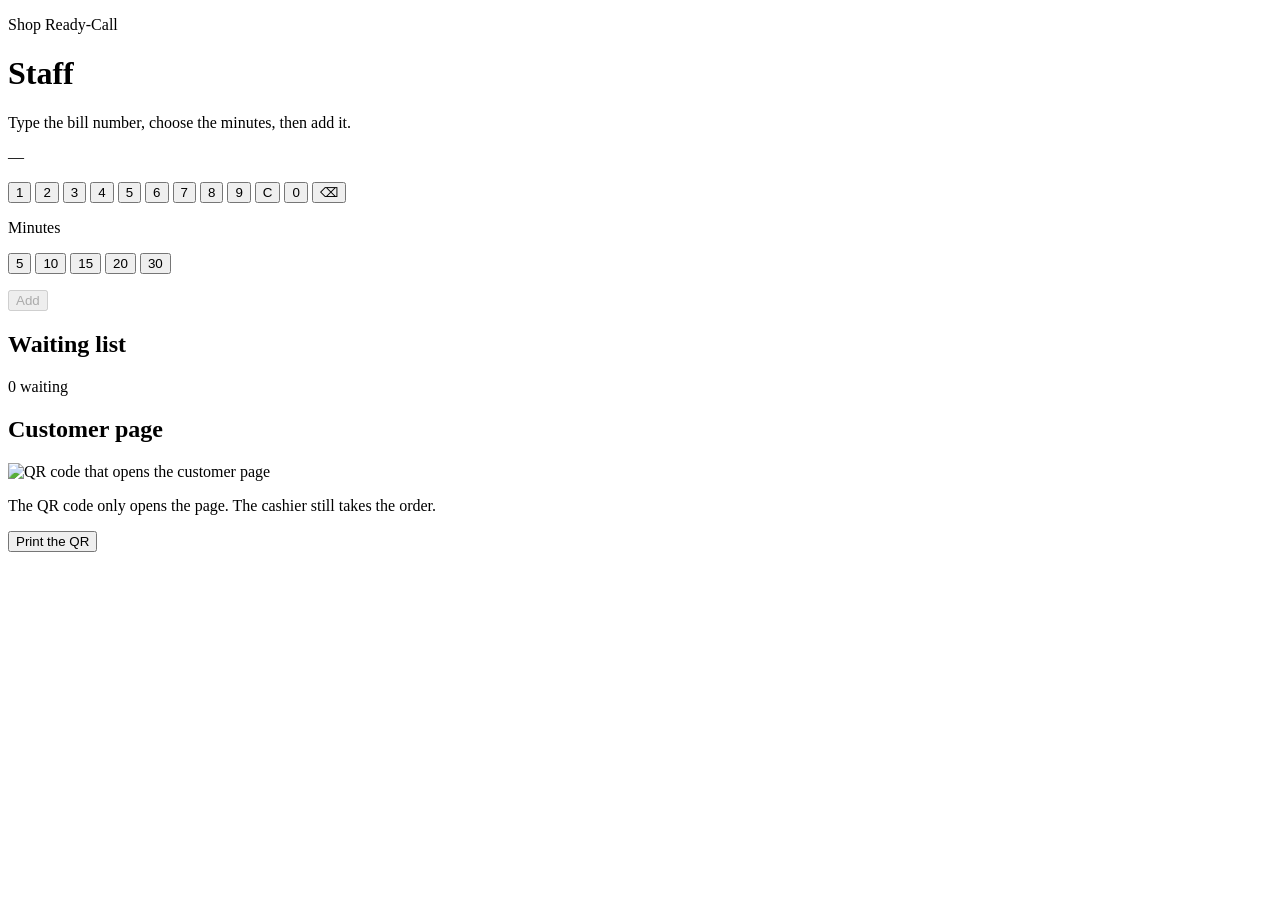
==== wwwroot/staff.html @ 005a321a "﻿Save the shop ready-call system on GitHub. The laptop should not stay open to the internet for this" ====
<!DOCTYPE html>
<html lang="en">
<head>
  <meta charset="utf-8">
  <meta name="viewport" content="width=device-width, initial-scale=1">
  <meta name="robots" content="noindex">
  <title>Staff · Shop Ready-Call</title>
  <link rel="stylesheet" href="/css/site.css">
</head>
<body>
  <div class="wrap">
    <header class="top">
      <p class="eyebrow" data-shop-name>Shop Ready-Call</p>
      <h1>Staff</h1>
    </header>
    <main class="staff-grid">
      <section class="card pad-card">
        <p class="lead">Type the bill number, choose the minutes, then add it.</p>
        <p id="digits" class="digits" aria-live="polite">—</p>
        <div class="keys">
          <button type="button" data-digit="1">1</button>
          <button type="button" data-digit="2">2</button>
          <button type="button" data-digit="3">3</button>
          <button type="button" data-digit="4">4</button>
          <button type="button" data-digit="5">5</button>
          <button type="button" data-digit="6">6</button>
          <button type="button" data-digit="7">7</button>
          <button type="button" data-digit="8">8</button>
          <button type="button" data-digit="9">9</button>
          <button type="button" data-action="clear">C</button>
          <button type="button" data-digit="0">0</button>
          <button type="button" data-action="back" aria-label="Delete">⌫</button>
        </div>
        <p class="minute-label">Minutes</p>
        <div class="minutes" id="minutes">
          <button type="button" data-minutes="5">5</button>
          <button type="button" data-minutes="10">10</button>
          <button type="button" data-minutes="15">15</button>
          <button type="button" data-minutes="20">20</button>
          <button type="button" data-minutes="30">30</button>
        </div>
        <p id="message" class="message" role="status"></p>
        <button type="button" id="add" class="primary" disabled>Add</button>
      </section>

      <section class="card list-card">
        <div class="list-head">
          <h2>Waiting list</h2>
          <p id="count" class="count">0 waiting</p>
        </div>
        <div id="orders" class="orders"></div>
      </section>

      <section class="card qr-card">
        <h2>Customer page</h2>
        <img id="qr" src="/qr.png" width="180" height="180" alt="QR code that opens the customer page">
        <p id="link" class="link"></p>
        <p id="hint" class="hint">The QR code only opens the page. The cashier still takes the order.</p>
        <button type="button" class="print" onclick="window.print()">Print the QR</button>
      </section>
    </main>
  </div>
  <script src="/js/staff.js"></script>
</body>
</html>
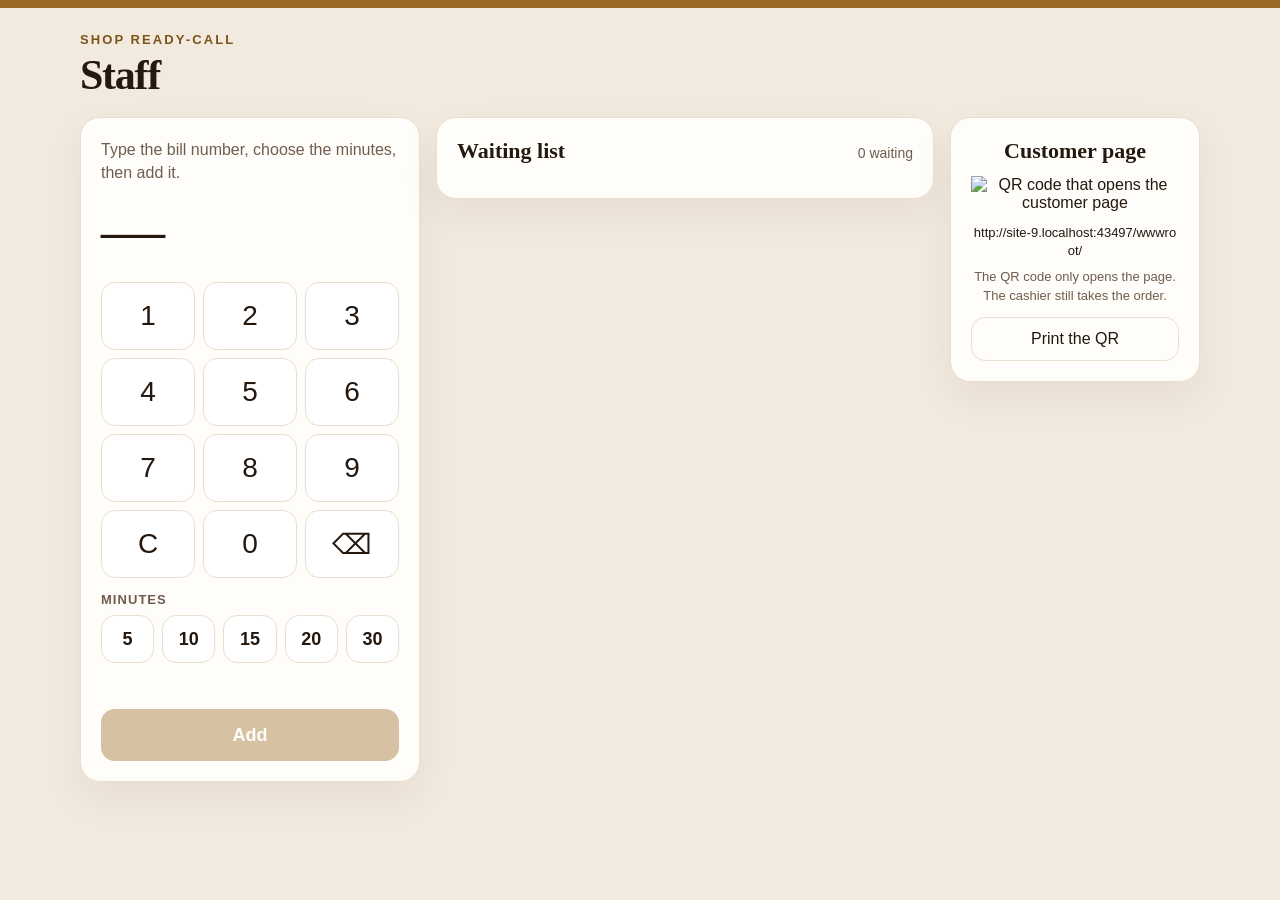
==== commit cd919a5d: "Publish the shop test on GitHub Pages. The laptop stays closed. The public page keeps the test order" ====
--- a/wwwroot/staff.html
+++ b/wwwroot/staff.html
@@ -5,7 +5,7 @@
   <meta name="viewport" content="width=device-width, initial-scale=1">
   <meta name="robots" content="noindex">
   <title>Staff · Shop Ready-Call</title>
-  <link rel="stylesheet" href="/css/site.css">
+  <link rel="stylesheet" href="css/site.css">
 </head>
 <body>
   <div class="wrap">
@@ -60,6 +60,7 @@
       </section>
     </main>
   </div>
-  <script src="/js/staff.js"></script>
+  <script src="js/shop-api.js?v=1"></script>
+  <script src="js/staff.js?v=2"></script>
 </body>
 </html>
--- a/wwwroot/css/site.css
+++ b/wwwroot/css/site.css
@@ -0,0 +1,335 @@
+:root {
+  color-scheme: light;
+  --cream: #f3eadf;
+  --paper: #fffdf9;
+  --ink: #24180f;
+  --muted: #6f5d4e;
+  --gold: #9a6b24;
+  --gold-deep: #7c5418;
+  --line: #eadfce;
+  --late: #8d3a2b;
+  --shadow: 0 16px 40px rgba(36, 24, 15, 0.06);
+}
+
+* { box-sizing: border-box; }
+
+[hidden] { display: none !important; }
+
+body {
+  margin: 0;
+  min-height: 100vh;
+  background:
+    linear-gradient(#9a6b24, #9a6b24) top / 100% 8px no-repeat,
+    var(--cream);
+  color: var(--ink);
+  font-family: "Segoe UI", sans-serif;
+}
+
+button, a { font: inherit; }
+
+button {
+  touch-action: manipulation;
+  cursor: pointer;
+}
+
+.wrap {
+  width: min(1120px, calc(100% - 32px));
+  margin: 0 auto;
+  padding: 32px 0 48px;
+}
+
+.phone {
+  width: min(440px, calc(100% - 28px));
+  margin: 0 auto;
+  padding: 28px 0 48px;
+}
+
+.eyebrow {
+  margin: 0 0 4px;
+  color: var(--gold-deep);
+  font-size: 13px;
+  font-weight: 700;
+  letter-spacing: 0.16em;
+  text-transform: uppercase;
+}
+
+h1 {
+  margin: 0 0 18px;
+  font-family: "Palatino Linotype", Palatino, Georgia, serif;
+  font-size: 42px;
+  font-weight: 600;
+  letter-spacing: -0.03em;
+}
+
+.lead {
+  margin: 0 0 14px;
+  color: var(--muted);
+  font-size: 16px;
+  line-height: 1.45;
+}
+
+.staff-grid {
+  display: grid;
+  grid-template-columns: 340px minmax(0, 1fr) 250px;
+  gap: 16px;
+  align-items: start;
+}
+
+.card {
+  background: var(--paper);
+  border: 1px solid var(--line);
+  border-radius: 20px;
+  padding: 20px;
+  box-shadow: var(--shadow);
+}
+
+.digits, .clock, .ready-kicker {
+  font-family: "Palatino Linotype", Palatino, Georgia, serif;
+  font-variant-numeric: tabular-nums;
+}
+
+.digits {
+  min-height: 72px;
+  margin: 0 0 12px;
+  font-size: 64px;
+  line-height: 1;
+  letter-spacing: -0.04em;
+}
+
+.minute-label {
+  margin: 14px 0 8px;
+  color: var(--muted);
+  font-size: 13px;
+  font-weight: 700;
+  letter-spacing: 0.08em;
+  text-transform: uppercase;
+}
+
+.minutes, .keys {
+  display: grid;
+  gap: 8px;
+}
+
+.minutes { grid-template-columns: repeat(5, 1fr); }
+
+.keys { grid-template-columns: repeat(3, 1fr); }
+
+.minutes button, .keys button, .primary, .ready-button, .quiet, .review {
+  border-radius: 14px;
+}
+
+.minutes button, .keys button {
+  border: 1px solid var(--line);
+  background: #fff;
+  color: var(--ink);
+}
+
+.keys button {
+  height: 68px;
+  font-size: 28px;
+}
+
+.minutes button {
+  height: 48px;
+  font-size: 18px;
+  font-weight: 650;
+}
+
+.minutes button.is-on {
+  border-color: var(--gold);
+  background: var(--gold);
+  color: white;
+}
+
+.primary, .ready-button, .quiet, .review {
+  display: inline-flex;
+  align-items: center;
+  justify-content: center;
+  min-height: 52px;
+  padding: 0 16px;
+  text-decoration: none;
+}
+
+.primary {
+  width: 100%;
+  margin-top: 14px;
+  border: 0;
+  background: var(--gold);
+  color: white;
+  font-size: 18px;
+  font-weight: 700;
+}
+
+.primary:disabled { opacity: 0.4; cursor: default; }
+
+.message {
+  min-height: 22px;
+  margin: 10px 0 0;
+  color: var(--late);
+  font-size: 15px;
+}
+
+.list-head {
+  display: flex;
+  justify-content: space-between;
+  align-items: baseline;
+  gap: 12px;
+}
+
+.list-head h2, .qr-card h2 {
+  margin: 0;
+  font-size: 22px;
+  font-family: "Palatino Linotype", Palatino, Georgia, serif;
+}
+
+.count {
+  margin: 0;
+  color: var(--muted);
+  font-size: 14px;
+}
+
+.orders {
+  display: flex;
+  flex-direction: column;
+  gap: 10px;
+  margin-top: 14px;
+  max-height: min(68vh, 640px);
+  overflow: auto;
+}
+
+.order {
+  display: grid;
+  grid-template-columns: 1fr auto;
+  gap: 8px 12px;
+  align-items: center;
+  padding: 12px;
+  border: 1px solid var(--line);
+  border-radius: 16px;
+}
+
+.order-number {
+  margin: 0;
+  font-family: "Palatino Linotype", Palatino, Georgia, serif;
+  font-size: 36px;
+  line-height: 1;
+}
+
+.order-meta {
+  margin: 4px 0 0;
+  color: var(--muted);
+  font-size: 14px;
+  font-variant-numeric: tabular-nums;
+}
+
+.order-meta.is-late { color: var(--late); font-weight: 700; }
+
+.ready-button, .quiet { min-width: 118px; }
+
+.ready-button {
+  border: 0;
+  background: var(--ink);
+  color: var(--cream);
+  font-weight: 700;
+}
+
+.quiet {
+  border: 1px solid var(--line);
+  background: transparent;
+  color: var(--ink);
+}
+
+.empty {
+  margin: 12px 0 0;
+  color: var(--muted);
+}
+
+.qr-card { text-align: center; }
+
+.qr-card img {
+  width: 180px;
+  height: 180px;
+  margin: 12px 0;
+}
+
+.link {
+  margin: 0;
+  color: var(--ink);
+  font-size: 13px;
+  line-height: 1.4;
+  word-break: break-all;
+}
+
+.hint {
+  margin: 8px 0 0;
+  color: var(--muted);
+  font-size: 13px;
+  line-height: 1.4;
+}
+
+.print {
+  width: 100%;
+  margin-top: 12px;
+  border: 1px solid var(--line);
+  background: transparent;
+  color: var(--ink);
+  border-radius: 14px;
+  min-height: 44px;
+}
+
+.stage { text-align: center; }
+
+.clock {
+  margin: 0;
+  font-size: 84px;
+  line-height: 0.95;
+  letter-spacing: -0.04em;
+}
+
+.is-ready {
+  background: var(--ink);
+  color: var(--cream);
+  border-color: var(--ink);
+}
+
+.ready-kicker {
+  margin: 0;
+  color: #e0b15a;
+  font-size: 28px;
+  letter-spacing: 0.14em;
+  text-transform: uppercase;
+}
+
+.is-ready .digits { margin-top: 8px; }
+
+.ready-line {
+  margin: 0 0 18px;
+  font-size: 18px;
+  line-height: 1.45;
+}
+
+.review {
+  width: 100%;
+  border: 1px solid rgba(243, 234, 223, 0.35);
+  background: transparent;
+  color: var(--cream);
+  font-weight: 700;
+}
+
+.review + .review { margin-top: 8px; }
+
+@media (max-width: 820px) {
+  .staff-grid { grid-template-columns: 1fr; }
+  h1 { font-size: 36px; }
+}
+
+@media print {
+  body { background: white; }
+  .wrap { width: auto; padding: 0; }
+  .top, .pad-card, .list-card, .print { display: none !important; }
+  .staff-grid { display: block; }
+  .qr-card {
+    border: 0;
+    box-shadow: none;
+  }
+  .qr-card img { width: 280px; height: 280px; }
+}
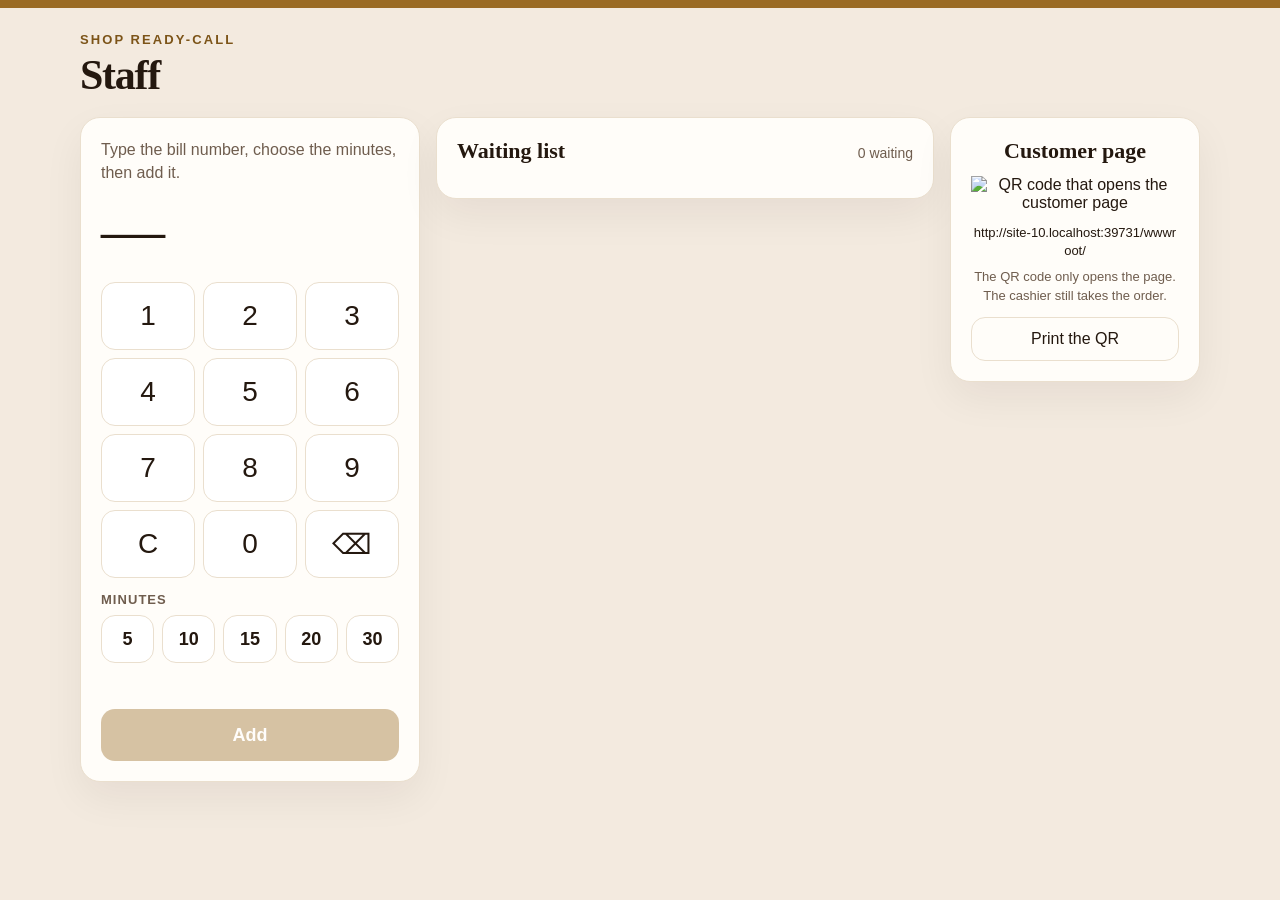
==== commit 62073ef8: "Share the order list between the staff page and the phone. A scanned QR can now find a bill that sta" ====
--- a/wwwroot/staff.html
+++ b/wwwroot/staff.html
@@ -60,7 +60,7 @@
       </section>
     </main>
   </div>
-  <script src="js/shop-api.js?v=1"></script>
+  <script src="js/shop-api.js?v=2"></script>
   <script src="js/staff.js?v=2"></script>
 </body>
 </html>
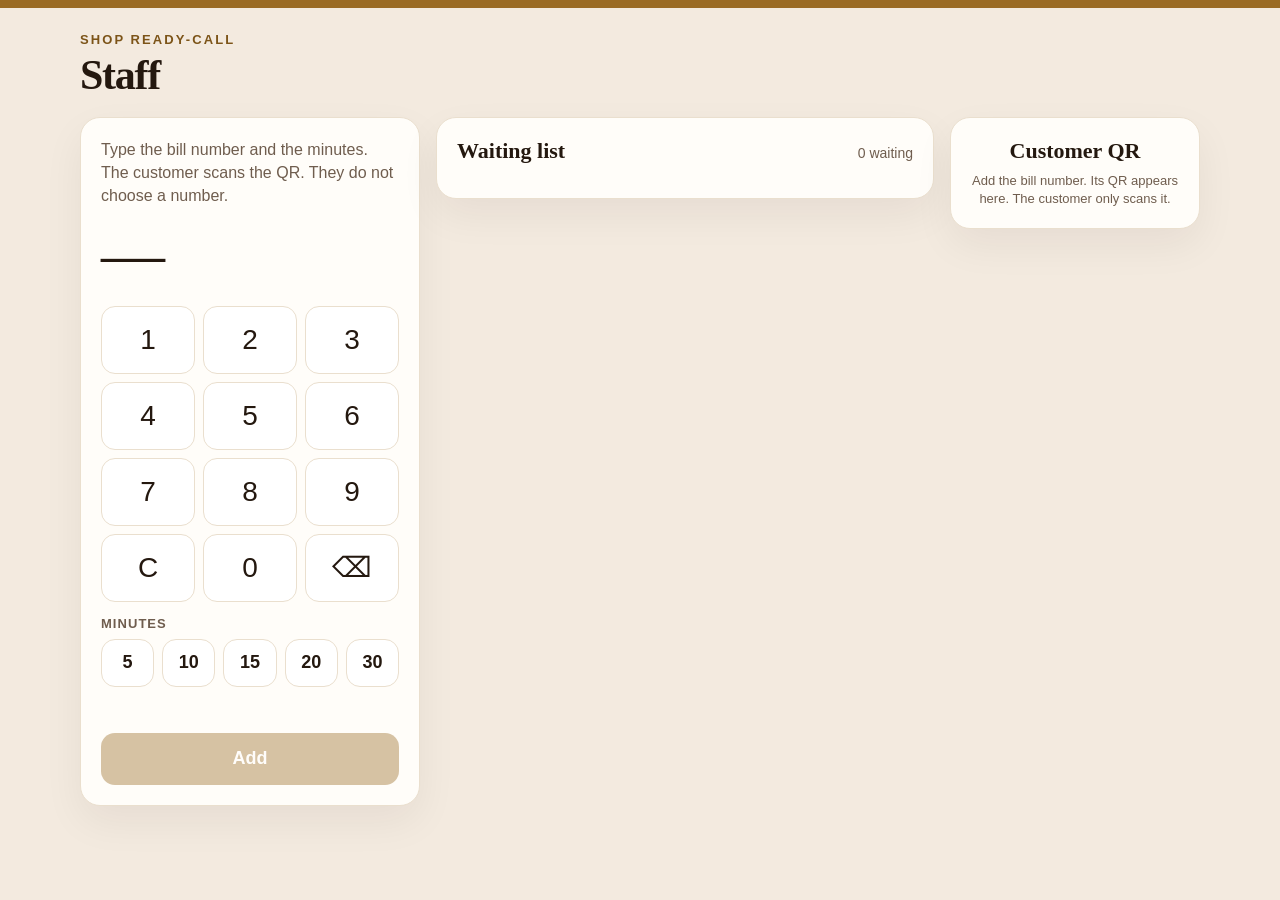
==== commit 1556913c: "Give each bill its own QR so the customer does not choose a number. Staff types the bill number. The" ====
--- a/wwwroot/staff.html
+++ b/wwwroot/staff.html
@@ -15,7 +15,7 @@
     </header>
     <main class="staff-grid">
       <section class="card pad-card">
-        <p class="lead">Type the bill number, choose the minutes, then add it.</p>
+        <p class="lead">Type the bill number and the minutes. The customer scans the QR. They do not choose a number.</p>
         <p id="digits" class="digits" aria-live="polite">—</p>
         <div class="keys">
           <button type="button" data-digit="1">1</button>
@@ -52,15 +52,15 @@
       </section>
 
       <section class="card qr-card">
-        <h2>Customer page</h2>
-        <img id="qr" src="/qr.png" width="180" height="180" alt="QR code that opens the customer page">
+        <h2 id="qr-title">Customer QR</h2>
+        <img id="qr" hidden width="180" height="180" alt="QR code for this bill number">
         <p id="link" class="link"></p>
-        <p id="hint" class="hint">The QR code only opens the page. The cashier still takes the order.</p>
-        <button type="button" class="print" onclick="window.print()">Print the QR</button>
+        <p id="hint" class="hint">Add the bill number. Its QR appears here. The customer only scans it.</p>
+        <button type="button" class="print" hidden onclick="window.print()">Print the QR</button>
       </section>
     </main>
   </div>
   <script src="js/shop-api.js?v=2"></script>
-  <script src="js/staff.js?v=2"></script>
+  <script src="js/staff.js?v=3"></script>
 </body>
 </html>
--- a/wwwroot/css/site.css
+++ b/wwwroot/css/site.css
@@ -223,6 +223,12 @@
 
 .order-meta.is-late { color: var(--late); font-weight: 700; }
 
+.order-actions {
+  display: flex;
+  flex-direction: column;
+  gap: 8px;
+}
+
 .ready-button, .quiet { min-width: 118px; }
 
 .ready-button {
